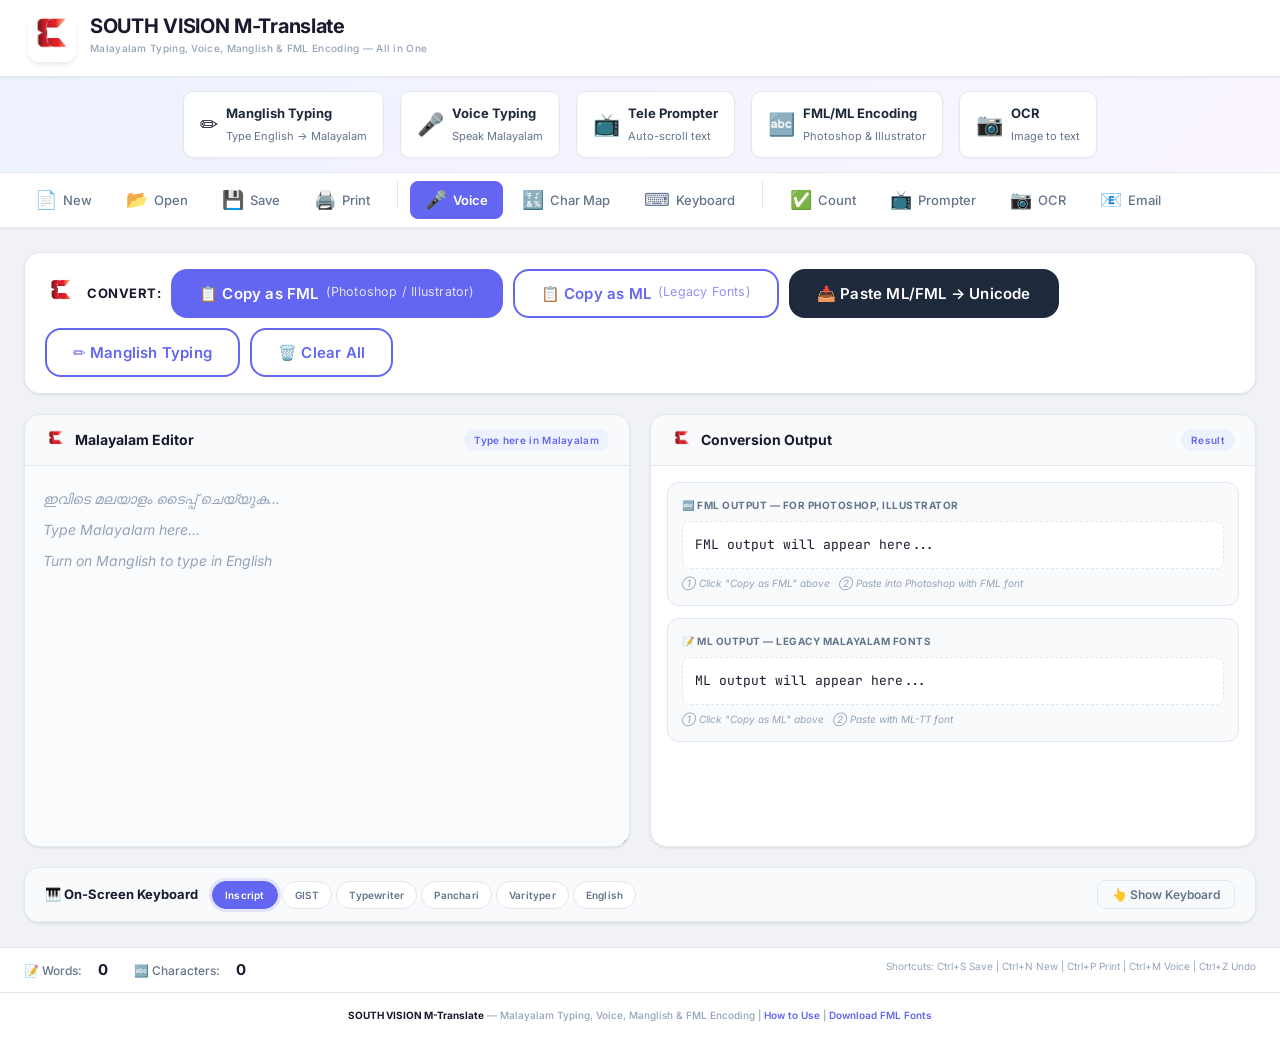
==== index.html @ 012938e8 "Feature cards: prominent visual cards for each feature" ====
﻿<!DOCTYPE html>
<html lang="ml">
<head>
    <meta charset="UTF-8">
    <meta name="viewport" content="width=device-width, initial-scale=1.0">
    <meta name="description" content="SOUTH VISION M-Translate — Malayalam typing with Manglish, Voice Typing, Tele Prompter, OCR, and FML/ML encoding for Photoshop & Illustrator.">
    <meta name="author" content="South Vision">
    <title>SOUTH VISION M-Translate — Malayalam Typing, Voice & FML Encoding</title>
    <link rel="preconnect" href="https://fonts.googleapis.com">
    <link rel="preconnect" href="https://fonts.gstatic.com" crossorigin>
    <link href="https://fonts.googleapis.com/css2?family=Noto+Sans+Malayalam:wght@400;500;600;700&family=Manjari:wght@400;700&family=Kalam:wght@400;700&family=Inter:wght@400;500;600;700;800&family=JetBrains+Mono:wght@400;500&display=swap" rel="stylesheet">
    <link rel="stylesheet" href="css/style.css">
    <style>.hidden{display:none!important;}</style>
    <link rel="icon" type="image/gif" href="img/logo.gif">
    <script type="text/javascript">
        (function(c,l,a,r,i,t,y){
            c[a]=c[a]||function(){(c[a].q=c[a].q||[]).push(arguments)};
            t=l.createElement(r);t.async=1;t.src="https://www.clarity.ms/tag/"+i;
            y=l.getElementsByTagName(r)[0];y.parentNode.insertBefore(t,y);
        })(window, document, "clarity", "script", "xwkogo0cwd");
    </script>
</head>
<body>
<header class="header">
    <div class="header-brand">
        <img class="header-logo" src="img/logo.gif" alt="South Vision Logo" title="SOUTH VISION">
        <div>
            <div class="header-title">SOUTH VISION M-Translate</div>
            <div class="header-subtitle">Malayalam Typing, Voice, Manglish &amp; FML Encoding — All in One</div>
        </div>
    </div>
    <div class="header-actions">
        <span id="manglish-indicator" class="badge badge-success">⚡ Manglish ON</span>
        <span id="voice-badge" class="badge badge-voice">🎤 Recording...</span>
    </div>
</header>
<div style="background:linear-gradient(135deg,#eef2ff,#faf5ff);border-bottom:1px solid #e2e8f0;padding:14px 24px;display:flex;gap:16px;flex-wrap:wrap;justify-content:center;">
    <div style="display:flex;align-items:center;gap:8px;background:#fff;border:1px solid #e2e8f0;border-radius:10px;padding:10px 16px;box-shadow:0 1px 3px rgba(0,0,0,0.04);">
        <span style="font-size:22px;">✏️</span>
        <div><b style="font-size:13px;color:#1e293b;">Manglish Typing</b><br><span style="font-size:11px;color:#64748b;">Type English → Malayalam</span></div>
    </div>
    <div style="display:flex;align-items:center;gap:8px;background:#fff;border:1px solid #e2e8f0;border-radius:10px;padding:10px 16px;box-shadow:0 1px 3px rgba(0,0,0,0.04);">
        <span style="font-size:22px;">🎤</span>
        <div><b style="font-size:13px;color:#1e293b;">Voice Typing</b><br><span style="font-size:11px;color:#64748b;">Speak Malayalam</span></div>
    </div>
    <div style="display:flex;align-items:center;gap:8px;background:#fff;border:1px solid #e2e8f0;border-radius:10px;padding:10px 16px;box-shadow:0 1px 3px rgba(0,0,0,0.04);">
        <span style="font-size:22px;">📺</span>
        <div><b style="font-size:13px;color:#1e293b;">Tele Prompter</b><br><span style="font-size:11px;color:#64748b;">Auto-scroll text</span></div>
    </div>
    <div style="display:flex;align-items:center;gap:8px;background:#fff;border:1px solid #e2e8f0;border-radius:10px;padding:10px 16px;box-shadow:0 1px 3px rgba(0,0,0,0.04);">
        <span style="font-size:22px;">🔤</span>
        <div><b style="font-size:13px;color:#1e293b;">FML/ML Encoding</b><br><span style="font-size:11px;color:#64748b;">Photoshop &amp; Illustrator</span></div>
    </div>
    <div style="display:flex;align-items:center;gap:8px;background:#fff;border:1px solid #e2e8f0;border-radius:10px;padding:10px 16px;box-shadow:0 1px 3px rgba(0,0,0,0.04);">
        <span style="font-size:22px;">📷</span>
        <div><b style="font-size:13px;color:#1e293b;">OCR</b><br><span style="font-size:11px;color:#64748b;">Image to text</span></div>
    </div>
</div>
<div class="toolbar">
    <button class="toolbar-btn has-label" id="toolbar-new" title="New File"><span class="tb-icon">📄</span><span class="label-text">New</span></button>
    <button class="toolbar-btn has-label" id="toolbar-open" title="Open File"><span class="tb-icon">📂</span><span class="label-text">Open</span></button>
    <button class="toolbar-btn has-label" id="toolbar-download" title="Download Text"><span class="tb-icon">💾</span><span class="label-text">Save</span></button>
    <button class="toolbar-btn has-label" id="toolbar-print" title="Print"><span class="tb-icon">🖨️</span><span class="label-text">Print</span></button>
    <div class="toolbar-divider"></div>
    <button class="toolbar-btn has-label primary-btn" id="toolbar-voice" title="Voice Typing — Speak Malayalam"><span class="tb-icon">🎤</span><span class="label-text">Voice</span></button>
    <button class="toolbar-btn has-label" id="btn-charmap" title="Character Map"><span class="tb-icon">🔣</span><span class="label-text">Char Map</span></button>
    <button class="toolbar-btn has-label" id="toolbar-google-keyboard" title="Google Malayalam Keyboard"><span class="tb-icon">⌨️</span><span class="label-text">Keyboard</span></button>
    <div class="toolbar-divider"></div>
    <button class="toolbar-btn has-label" id="toolbar-wordcheck" title="Word Count"><span class="tb-icon">✅</span><span class="label-text">Count</span></button>
    <button class="toolbar-btn has-label" id="toolbar-teleprompter" title="Tele Prompter"><span class="tb-icon">📺</span><span class="label-text">Prompter</span></button>
    <button class="toolbar-btn has-label" id="toolbar-ocr" title="Extract Text from Image"><span class="tb-icon">📷</span><span class="label-text">OCR</span></button>
    <button class="toolbar-btn has-label" id="toolbar-mail" title="Email Text"><span class="tb-icon">📧</span><span class="label-text">Email</span></button>
</div>
<div id="voice-indicator" class="voice-indicator"><span class="voice-dot"></span><span id="voice-text" class="voice-text">Listening... Speak in Malayalam</span></div>
<div class="main-content">
    <div class="conversion-bar">
        <img src="img/logo.gif" alt="">
        <span class="conversion-label">Convert:</span>
        <button class="btn btn-lg btn-primary" id="btn-copy-fml">📋 Copy as FML <small style="opacity:0.8;font-weight:400">(Photoshop / Illustrator)</small></button>
        <button class="btn btn-lg btn-outline" id="btn-copy-ml">📋 Copy as ML <small style="opacity:0.7;font-weight:400">(Legacy Fonts)</small></button>
        <button class="btn btn-lg btn-dark" id="btn-paste-mlfml">📥 Paste ML/FML → Unicode</button>
        <button class="btn btn-lg btn-outline" id="btn-manglish">✏️ Manglish Typing</button>
        <button class="btn btn-lg btn-outline" id="btn-clear">🗑️ Clear All</button>
    </div>
    <div class="editor-section">
        <div class="card">
            <div class="card-header"><div class="card-header-title"><img src="img/logo.gif" alt=""> Malayalam Editor</div><span class="card-header-badge">Type here in Malayalam</span></div>
            <textarea id="editor" placeholder="ഇവിടെ മലയാളം ടൈപ്പ് ചെയ്യുക...&#10;Type Malayalam here...&#10;Turn on Manglish to type in English"></textarea>
        </div>
        <div class="card">
            <div class="card-header"><div class="card-header-title"><img src="img/logo.gif" alt=""> Conversion Output</div><span class="card-header-badge">Result</span></div>
            <div class="preview-content">
                <div class="preview-item hidden" style="background:#fefce8;border:2px dashed #eab308;border-radius:8px;" id="malayalam-preview-box">
                    <h4>👁️ Malayalam Preview — Confirm your text is correct</h4>
                    <div id="unicode-preview" style="font-family:'Noto Sans Malayalam',sans-serif;font-size:26px;min-height:40px;line-height:1.8;word-break:break-all;color:#1e293b;">Type in Manglish to see Malayalam here...</div>
                </div>
                <div class="preview-item"><h4>🔤 FML Output — For Photoshop, Illustrator</h4><code id="fml-preview">FML encoded text will appear here...</code><div class="preview-note">① Click "Copy as FML" above &nbsp; ② Paste into Photoshop with FML font</div></div>
                <div class="preview-item"><h4>📝 ML Output — Legacy Malayalam Fonts</h4><code id="ml-preview">ML encoded text will appear here...</code><div class="preview-note">① Click "Copy as ML" above &nbsp; ② Paste with ML-TT font</div></div>
            </div>
        </div>
    </div>
    <div class="panel-section" id="keyboard-panel">
        <div class="panel-header-bar" id="kb-header-bar">
            <div class="panel-header-left">
                <span class="panel-header-title">🎹 On-Screen Keyboard</span>
                <div class="layout-pills">
                    <label class="layout-pill"><input type="radio" name="kb-layout" value="inscript" checked> Inscript</label>
                    <label class="layout-pill"><input type="radio" name="kb-layout" value="gist"> GIST</label>
                    <label class="layout-pill"><input type="radio" name="kb-layout" value="typewriter"> Typewriter</label>
                    <label class="layout-pill"><input type="radio" name="kb-layout" value="panchari"> Panchari</label>
                    <label class="layout-pill"><input type="radio" name="kb-layout" value="varityper"> Varityper</label>
                    <label class="layout-pill"><input type="radio" name="kb-layout" value="english"> English</label>
                </div>
            </div>
            <button class="toggle-link" id="btn-toggle-keyboard">👆 Show Keyboard</button>
        </div>
        <div id="keyboard-container"></div>
    </div>
</div>
<div class="status-bar">
    <div class="status-group">
        <div class="status-item">📝 Words: <span class="status-value" id="word-count">0</span></div>
        <div class="status-item">🔤 Characters: <span class="status-value" id="char-count">0</span></div>
    </div>
    <div class="status-shortcuts">Shortcuts: Ctrl+S Save | Ctrl+N New | Ctrl+P Print | Ctrl+M Voice | Ctrl+Z Undo</div>
</div>
<div class="footer">
    <strong>SOUTH VISION M-Translate</strong> — Malayalam Typing, Voice, Manglish &amp; FML Encoding |
    <a href="#" onclick="alert('📋 HOW TO USE\n\n1️⃣ TYPE Malayalam text in the editor\n    - Use Manglish mode to type in English\n    - Or click Char Map to pick characters\n    - Or use Voice typing to speak\n\n2️⃣ CLICK Copy as FML or Copy as ML\n\n3️⃣ PASTE into Photoshop / Illustrator\n    with an FML font installed\n\n📥 To convert BACK: Click Paste ML/FML → Unicode\n\n✅ Supports ALL FML fonts!');return false;">How to Use</a> |
    <a href="https://www.saikatham.com/download-malayalam-fml-fonts-free/" target="_blank">Download FML Fonts</a>
</div>
<div class="toast" id="toast"></div>
<script src="js/mappings.js"></script>
<script src="js/converter.js"></script>
<script src="js/manglish.js"></script>
<script src="js/keyboard.js"></script>
<script src="js/charmap.js"></script>
<script src="js/app.js"></script>
</body>
</html>
---- css/style.css ----
﻿/**
 * SOUTH VISION M-Translate (FML-CONVERTER) â€” Modern Theme
 * Student-friendly, clean, card-based design
 */

/* ===== CSS Variables ===== */
:root {
    --bg: #f0f2f5;
    --surface: #ffffff;
    --text: #1a1a2e;
    --text-secondary: #64748b;
    --text-muted: #94a3b8;
    --border: #e2e8f0;
    --border-light: #f1f5f9;
    --primary: #6366f1;
    --primary-dark: #4f46e5;
    --primary-light: #eef2ff;
    --primary-glow: rgba(99,102,241,0.15);
    --accent: #f59e0b;
    --accent-light: #fef3c7;
    --success: #10b981;
    --success-light: #d1fae5;
    --danger: #ef4444;
    --danger-light: #fee2e2;
    --info: #3b82f6;
    --info-light: #dbeafe;
    --shadow-sm: 0 1px 2px 0 rgba(0,0,0,0.05);
    --shadow: 0 1px 3px 0 rgba(0,0,0,0.08), 0 1px 2px -1px rgba(0,0,0,0.05);
    --shadow-md: 0 4px 6px -1px rgba(0,0,0,0.08), 0 2px 4px -2px rgba(0,0,0,0.05);
    --shadow-lg: 0 10px 15px -3px rgba(0,0,0,0.08), 0 4px 6px -4px rgba(0,0,0,0.05);
    --shadow-xl: 0 20px 25px -5px rgba(0,0,0,0.1), 0 8px 10px -6px rgba(0,0,0,0.05);
    --radius-sm: 8px;
    --radius: 12px;
    --radius-lg: 16px;
    --radius-xl: 20px;
    --font: 'Segoe UI', 'Inter', system-ui, -apple-system, sans-serif;
    --font-malayalam: 'Noto Sans Malayalam', 'Manjari', 'Rachana', sans-serif;
    --transition: 0.2s cubic-bezier(0.4, 0, 0.2, 1);
}

/* ===== Reset & Base ===== */
*, *::before, *::after { margin: 0; padding: 0; box-sizing: border-box; }

html { font-size: 14px; scroll-behavior: smooth; }

body {
    font-family: var(--font);
    background: var(--bg);
    color: var(--text);
    min-height: 100vh;
    display: flex;
    flex-direction: column;
    line-height: 1.6;
    -webkit-font-smoothing: antialiased;
}

/* ===== Header ===== */
.header {
    background: #ffffff;
    border-bottom: 1px solid var(--border);
    padding: 14px 28px;
    display: flex;
    align-items: center;
    justify-content: space-between;
    gap: 16px;
    box-shadow: var(--shadow-sm);
    position: sticky;
    top: 0;
    z-index: 100;
    flex-wrap: wrap;
}

.header-brand {
    display: flex;
    align-items: stretch;
    gap: 14px;
}

.header-logo {
    width: 48px;
    height: 48px;
    border-radius: var(--radius);
    object-fit: cover;
    box-shadow: var(--shadow-md);
    transition: transform var(--transition);
}

.header-logo:hover { transform: scale(1.05); }

.header-title {
    font-size: 20px;
    font-weight: 700;
    color: var(--text);
    letter-spacing: -0.3px;
    line-height: 1.2;
}

.header-title span {
    font-weight: 500;
    font-size: 13px;
    color: var(--primary);
    background: var(--primary-light);
    padding: 3px 10px;
    border-radius: 20px;
    margin-left: 4px;
}

.header-subtitle {
    font-size: 10px;
    color: var(--text-muted);
    font-weight: 500;
    letter-spacing: 0.3px;
    margin-top: 2px;
}

.header-actions {
    display: flex;
    gap: 10px;
    align-items: stretch;
}

/* Manglish badge */
.badge {
    display: inline-flex;
    align-items: center;
    gap: 5px;
    padding: 6px 14px;
    border-radius: 20px;
    font-size: 12px;
    font-weight: 600;
    letter-spacing: 0.3px;
}

.badge-success {
    background: var(--success-light);
    color: #059669;
    display: none;
}

.badge-voice {
    background: var(--danger-light);
    color: var(--danger);
    display: none;
    animation: badgePulse 1.2s ease-in-out infinite;
}

@keyframes badgePulse {
    0%,100% { opacity: 1; }
    50% { opacity: 0.5; }
}

/* ===== Toolbar ===== */
.toolbar {
    background: #ffffff;
    border-bottom: 1px solid var(--border);
    padding: 8px 20px;
    display: flex;
    align-items: stretch;
    gap: 4px;
    flex-wrap: wrap;
    box-shadow: var(--shadow-sm);
    overflow-x: auto;
}

.toolbar-group {
    display: flex;
    align-items: stretch;
    gap: 4px;
}

.toolbar-divider {
    width: 1px;
    height: 28px;
    background: var(--border);
    margin: 0 8px;
    flex-shrink: 0;
    border-radius: 1px;
}

.toolbar-btn {
    display: inline-flex;
    align-items: center;
    gap: 6px;
    height: 38px;
    padding: 0 12px;
    border: 1.5px solid transparent;
    border-radius: var(--radius-sm);
    background: transparent;
    cursor: pointer;
    color: var(--text-secondary);
    font-size: 20px;
    transition: all var(--transition);
    white-space: nowrap;
    font-family: var(--font);
    font-weight: 500;
    position: relative;
}

.toolbar-btn:hover {
    background: var(--bg);
    color: var(--text);
    border-color: var(--border);
}

.toolbar-btn:active { transform: scale(0.96); }

.toolbar-btn.has-label {
    font-size: 13px;
    gap: 6px;
    padding: 0 14px;
}

.toolbar-btn.has-label .tb-icon { font-size: 18px; }

.toolbar-btn.primary-btn {
    background: var(--primary);
    color: white;
    border-color: var(--primary);
    font-weight: 600;
}

.toolbar-btn.primary-btn:hover {
    background: var(--primary-dark);
    box-shadow: 0 0 0 4px var(--primary-glow);
}

.toolbar-btn.accent-btn {
    background: var(--accent);
    color: white;
    border-color: var(--accent);
    font-weight: 600;
}

.toolbar-btn.accent-btn:hover {
    background: #d97706;
    box-shadow: 0 0 0 4px rgba(245,158,11,0.15);
}

.toolbar-btn.voice-active {
    background: var(--danger);
    color: white;
    border-color: var(--danger);
    animation: voiceGlow 1.5s ease-in-out infinite;
}

@keyframes voiceGlow {
    0%,100% { box-shadow: 0 0 0 0 rgba(239,68,68,0.4); }
    50% { box-shadow: 0 0 0 10px rgba(239,68,68,0); }
}

/* Toolbar tooltips */
.toolbar-btn[title]:not([title=""]):hover::after {
    content: attr(title);
    position: absolute;
    bottom: -36px;
    left: 50%;
    transform: translateX(-50%);
    background: #1e293b;
    color: white;
    padding: 5px 12px;
    border-radius: 6px;
    font-size: 10px;
    white-space: nowrap;
    pointer-events: none;
    z-index: 200;
    font-weight: 500;
    letter-spacing: 0.2px;
}

/* ===== Main Content ===== */
.main-content {
    flex: 1;
    display: flex;
    flex-direction: column;
    padding: 24px;
    max-width: 1300px;
    margin: 0 auto;
    width: 100%;
    gap: 20px;
}

/* ===== Step Guide ===== */
.steps {
    display: flex;
    gap: 12px;
    justify-content: center;
    flex-wrap: wrap;
}

.step {
    display: flex;
    align-items: center;
    gap: 8px;
    background: var(--surface);
    border: 1.5px solid var(--border);
    border-radius: var(--radius-lg);
    padding: 10px 20px;
    font-size: 13px;
    font-weight: 600;
    color: var(--text-secondary);
    box-shadow: var(--shadow-sm);
}

.step-num {
    width: 28px;
    height: 28px;
    border-radius: 50%;
    background: var(--primary);
    color: white;
    display: flex;
    align-items: stretch;
    justify-content: center;
    font-size: 14px;
    font-weight: 700;
    flex-shrink: 0;
}

/* ===== Conversion Action Bar ===== */
.conversion-bar {
    display: flex;
    gap: 10px;
    flex-wrap: wrap;
    align-items: center;
    background: var(--surface);
    padding: 16px 20px;
    border-radius: var(--radius-lg);
    box-shadow: var(--shadow);
    border: 1.5px solid var(--border);
}

.conversion-bar img {
    width: 32px;
    height: 32px;
    border-radius: 8px;
    object-fit: cover;
}

.conversion-label {
    font-size: 13px;
    font-weight: 700;
    color: var(--text);
    text-transform: uppercase;
    letter-spacing: 0.5px;
}

.btn {
    display: inline-flex;
    align-items: stretch;
    gap: 7px;
    padding: 11px 20px;
    border-radius: var(--radius);
    font-size: 14px;
    font-weight: 600;
    cursor: pointer;
    border: 2px solid transparent;
    transition: all var(--transition);
    white-space: nowrap;
    font-family: var(--font);
    letter-spacing: 0.2px;
}

.btn:active { transform: scale(0.97); }

.btn-lg {
    padding: 13px 26px;
    font-size: 15px;
    border-radius: var(--radius-lg);
}

.btn-primary {
    background: var(--primary);
    color: white;
    border-color: var(--primary);
}

.btn-primary:hover {
    background: var(--primary-dark);
    box-shadow: 0 0 0 6px var(--primary-glow);
}

.btn-accent {
    background: var(--accent);
    color: white;
    border-color: var(--accent);
}

.btn-accent:hover {
    background: #d97706;
    box-shadow: 0 0 0 6px rgba(245,158,11,0.15);
}

.btn-outline {
    background: white;
    color: var(--primary);
    border-color: var(--primary);
}

.btn-outline:hover {
    background: var(--primary-light);
    box-shadow: var(--shadow-md);
}

.btn-dark {
    background: #1e293b;
    color: white;
    border-color: #1e293b;
}

.btn-dark:hover {
    background: #334155;
    box-shadow: var(--shadow-md);
}

.btn-success {
    background: var(--success);
    color: white;
    border-color: var(--success);
}

.btn-success:hover {
    background: #059669;
    box-shadow: 0 0 0 6px rgba(16,185,129,0.15);
}

.btn.active {
    background: var(--success);
    color: white;
    border-color: var(--success);
}

/* ===== Editor Section ===== */
.editor-section {
    display: grid;
    grid-template-columns: 1fr 1fr;
    gap: 20px;
}

@media (max-width: 900px) {
    .editor-section { grid-template-columns: 1fr; }
}

.card {
    background: var(--surface);
    border-radius: var(--radius-lg);
    box-shadow: var(--shadow);
    border: 1.5px solid var(--border);
    overflow: hidden;
    display: flex;
    flex-direction: column;
    transition: box-shadow var(--transition);
}

.card:hover {
    box-shadow: var(--shadow-md);
}

.card-header {
    padding: 14px 20px;
    background: #f8fafc;
    border-bottom: 1px solid var(--border);
    display: flex;
    align-items: stretch;
    justify-content: space-between;
    gap: 10px;
    flex-wrap: wrap;
}

.card-header-title {
    display: flex;
    align-items: center;
    gap: 8px;
    font-size: 14px;
    font-weight: 700;
    color: var(--text);
}

.card-header-title img {
    width: 22px;
    height: 22px;
    border-radius: 5px;
    object-fit: cover;
}

.card-header-badge {
    font-size: 10px;
    font-weight: 600;
    color: var(--primary);
    background: var(--primary-light);
    padding: 3px 10px;
    border-radius: 12px;
    letter-spacing: 0.3px;
}

.card-body {
    flex: 1;
    position: relative;
}

#editor {
    width: 100%;
    height: 380px;
    border: none;
    padding: 18px;
    font-family: var(--font-malayalam);
    font-size: 19px;
    line-height: 2.2;
    resize: vertical;
    outline: none;
    color: var(--text);
    background: #fafbfc;
    transition: background var(--transition);
}

#editor:focus {
    background: white;
    box-shadow: inset 0 0 0 2px var(--primary);
}

#editor::placeholder {
    color: var(--text-muted);
    font-family: var(--font);
    font-size: 14px;
    font-style: italic;
}

/* ===== Preview Panel ===== */
.preview-content {
    padding: 16px;
    display: flex;
    flex-direction: column;
    gap: 12px;
    overflow-y: auto;
    max-height: 380px;
}

.preview-item {
    border: 1.5px solid var(--border);
    border-radius: var(--radius);
    padding: 14px;
    background: #f8fafc;
    transition: all var(--transition);
}

.preview-item:hover { border-color: #cbd5e1; }

.preview-item h4 {
    font-size: 10px;
    text-transform: uppercase;
    letter-spacing: 0.5px;
    color: var(--text-secondary);
    margin-bottom: 8px;
    display: flex;
    align-items: stretch;
    gap: 6px;
}

.preview-item h4 .tag {
    font-weight: 500;
    font-size: 10px;
    background: var(--accent-light);
    color: #92400e;
    padding: 2px 8px;
    border-radius: 10px;
    letter-spacing: 0;
    text-transform: none;
}

.preview-item code {
    font-family: 'JetBrains Mono', 'Consolas', 'Courier New', monospace;
    font-size: 13px;
    word-break: break-all;
    line-height: 1.7;
    color: var(--text);
    background: white;
    padding: 12px;
    border-radius: var(--radius-sm);
    display: block;
    border: 1px dashed var(--border);
    max-height: 90px;
    overflow-y: auto;
    white-space: pre-wrap;
    transition: background var(--transition);
}

.preview-item code:hover { background: #fafbfc; }

.preview-note {
    font-size: 10px;
    color: var(--text-muted);
    margin-top: 6px;
    font-style: italic;
}

/* ===== Voice Indicator ===== */
.voice-indicator {
    display: none;
    align-items: center;
    gap: 12px;
    background: linear-gradient(135deg, #ef4444, #dc2626);
    color: white;
    padding: 10px 24px;
    font-size: 14px;
    font-weight: 600;
    justify-content: center;
    border-radius: var(--radius-lg);
    margin-bottom: -8px;
    box-shadow: var(--shadow-lg);
}

.voice-dot {
    width: 14px;
    height: 14px;
    background: white;
    border-radius: 50%;
    animation: voicePulse 0.8s ease-in-out infinite;
}

@keyframes voicePulse {
    0%,100% { transform: scale(1); opacity: 1; }
    50% { transform: scale(1.8); opacity: 0.3; }
}

.voice-text {
    max-width: 500px;
    white-space: nowrap;
    overflow: hidden;
    text-overflow: ellipsis;
}

/* ===== Panels (Keyboard, Character Map) ===== */
.panel-section {
    background: var(--surface);
    border-radius: var(--radius-lg);
    box-shadow: var(--shadow);
    border: 1.5px solid var(--border);
    overflow: hidden;
}

.panel-header-bar {
    padding: 12px 20px;
    background: #f8fafc;
    border-bottom: 1px solid var(--border);
    display: flex;
    align-items: stretch;
    justify-content: space-between;
    gap: 12px;
    flex-wrap: wrap;
    cursor: pointer;
    user-select: none;
}

.panel-header-bar:hover { background: #f1f5f9; }

.panel-header-left {
    display: flex;
    align-items: center;
    gap: 14px;
    flex-wrap: wrap;
}

.panel-header-title {
    font-size: 13px;
    font-weight: 700;
    color: var(--text);
    display: flex;
    align-items: stretch;
    gap: 6px;
}

/* Layout selector pills */
.layout-pills {
    display: flex;
    gap: 4px;
    flex-wrap: wrap;
}

.layout-pill {
    font-size: 10px;
    padding: 5px 12px;
    border-radius: 20px;
    cursor: pointer;
    border: 1.5px solid var(--border);
    background: white;
    color: var(--text-secondary);
    transition: all var(--transition);
    font-weight: 600;
    font-family: var(--font);
    letter-spacing: 0.2px;
}

.layout-pill:hover {
    border-color: var(--primary);
    color: var(--primary);
    background: var(--primary-light);
}

.layout-pill input { display: none; }

.layout-pill:has(input:checked) {
    background: var(--primary);
    color: white;
    border-color: var(--primary);
    box-shadow: 0 0 0 3px var(--primary-glow);
}

.toggle-link {
    background: none;
    border: 1.5px solid var(--border);
    color: var(--text-secondary);
    cursor: pointer;
    padding: 6px 14px;
    border-radius: var(--radius-sm);
    font-size: 12px;
    font-weight: 600;
    transition: all var(--transition);
    font-family: var(--font);
}

.toggle-link:hover {
    border-color: var(--primary);
    color: var(--primary);
    background: var(--primary-light);
}

/* ===== Keyboard ===== */
#keyboard-container {
    display: none;
    padding: 14px;
    background: #e2e8f0;
    user-select: none;
}

.kb-row {
    display: flex;
    gap: 4px;
    justify-content: center;
    margin-bottom: 4px;
}

.kb-key {
    min-width: 46px;
    height: 46px;
    background: white;
    border: 1.5px solid #cbd5e1;
    border-radius: 7px;
    display: flex;
    align-items: stretch;
    justify-content: center;
    font-size: 14px;
    cursor: default;
    color: var(--text);
    box-shadow: 0 1px 2px rgba(0,0,0,0.06);
    transition: all 0.1s ease;
    font-family: var(--font-malayalam);
    font-weight: 500;
}

.kb-key:active {
    transform: translateY(2px);
    box-shadow: none;
}

.kb-key-malayalam {
    cursor: pointer;
    color: var(--primary);
    font-weight: 700;
    font-size: 17px;
}

.kb-key-malayalam:hover {
    background: var(--primary-light);
    border-color: var(--primary);
    box-shadow: var(--shadow-md);
    transform: translateY(-1px);
}

.kb-key-wide { min-width: 72px; }
.kb-key-tab { min-width: 58px; font-size: 10px; }
.kb-key-caps { min-width: 62px; font-size: 10px; }
.kb-key-enter { min-width: 58px; font-size: 10px; }
.kb-key-shift { min-width: 82px; font-size: 10px; }
.kb-key-space { min-width: 300px; }
.kb-key-mod { font-size: 10px; color: var(--text-muted); min-width: 38px; }

@media (max-width: 768px) {
    .kb-key { min-width: 28px; height: 36px; font-size: 10px; }
    .kb-key-malayalam { font-size: 13px; }
    .kb-key-space { min-width: 120px; }
    .kb-key-wide { min-width: 46px; }
    .kb-key-tab, .kb-key-caps, .kb-key-enter { min-width: 36px; }
    .kb-key-shift { min-width: 50px; }
}

/* ===== Character Map Modal ===== */
.charmap-overlay {
    display: none;
    position: fixed;
    top: 0;
    left: 0;
    right: 0;
    bottom: 0;
    background: rgba(0,0,0,0.55);
    z-index: 9000;
    justify-content: center;
    align-items: stretch;
    padding: 20px;
    
}

.charmap-overlay.show {
    display: flex;
}

.charmap-modal {
    background: white;
    border-radius: 0;
    box-shadow: 0 25px 60px rgba(0,0,0,0.25);
    width: 100%;
    max-width: 400px;
    max-height: 100vh;
    display: flex;
    flex-direction: column;
    overflow: hidden;
    animation: slideRight 0.25s cubic-bezier(0.4, 0, 0.2, 1);
}

@keyframes slideRight {
    from { transform: translateX(100%); }
    to { transform: translateX(0); }
}

.charmap-modal-header {
    padding: 12px 18px;
    background: #f8fafc;
    border-bottom: 1.5px solid var(--border);
    display: flex;
    align-items: center;
    justify-content: space-between;
    gap: 12px;
    flex-shrink: 0;
}

.charmap-modal-title {
    font-size: 14px;
    font-weight: 700;
    color: var(--text);
    display: flex;
    align-items: stretch;
    gap: 8px;
}

.charmap-modal-close {
    width: 36px;
    height: 36px;
    border-radius: 50%;
    border: 1.5px solid var(--border);
    background: white;
    cursor: pointer;
    font-size: 18px;
    display: flex;
    align-items: stretch;
    justify-content: center;
    transition: all var(--transition);
    color: var(--text-secondary);
}

.charmap-modal-close:hover {
    background: var(--danger);
    color: white;
    border-color: var(--danger);
}

.charmap-modal-body {
    padding: 14px 18px;
    overflow-y: auto;
    flex: 1;
}


/* Use modal body as container */
.charmap-modal-body .charmap-cat-header {
    font-size: 10px;
    font-weight: 700;
    color: var(--text-secondary);
    text-transform: uppercase;
    letter-spacing: 0.5px;
    margin: 10px 0 5px 0;
    padding-bottom: 4px;
    border-bottom: 1.5px solid var(--border-light);
}

.charmap-modal-body .charmap-cat-header:first-child { margin-top: 0; }

.charmap-modal-body .charmap-grid {
    display: flex;
    flex-wrap: wrap;
    gap: 8px;
}

.charmap-modal-body .charmap-char {
    width: 52px;
    height: 52px;
    display: flex;
    align-items: stretch;
    justify-content: center;
    font-family: var(--font-malayalam);
    font-size: 21px;
    border: 1.5px solid var(--border);
    border-radius: var(--radius-sm);
    background: white;
    cursor: pointer;
    transition: all 0.12s ease;
    color: var(--text);
    padding: 0;
}

.charmap-modal-body .charmap-char:hover {
    background: var(--primary);
    color: white;
    border-color: var(--primary);
    transform: scale(1.1);
    box-shadow: var(--shadow-md);
    z-index: 2;
}

.charmap-modal-body .charmap-char:active { transform: scale(0.92); }

.charmap-modal-footer {
    padding: 12px 24px;
    border-top: 1.5px solid var(--border);
    text-align: center;
    font-size: 10px;
    color: var(--text-muted);
    flex-shrink: 0;
}

@media (max-width: 768px) {
    .charmap-overlay { padding: 10px; align-items: flex-end; }
    .charmap-modal { max-height: 50vh; border-radius: var(--radius-xl) var(--radius-xl) 0 0; }
    .charmap-modal-body .charmap-char { width: 36px; height: 36px; font-size: 18px; }
}

/* ===== Status Bar ===== */
.status-bar {
    display: flex;
    align-items: stretch;
    justify-content: space-between;
    padding: 10px 24px;
    background: var(--surface);
    border-top: 1px solid var(--border);
    font-size: 12px;
    color: var(--text-secondary);
    flex-wrap: wrap;
    gap: 8px;
}

.status-group {
    display: flex;
    align-items: stretch;
    gap: 16px;
}

.status-item {
    display: flex;
    align-items: center;
    gap: 6px;
    font-weight: 500;
}

.status-value {
    font-weight: 700;
    color: var(--text);
    font-size: 15px;
    min-width: 30px;
    text-align: center;
}

.status-shortcuts {
    font-size: 10px;
    color: var(--text-muted);
}

/* ===== Toast ===== */
.toast {
    position: fixed;
    bottom: 30px;
    left: 50%;
    transform: translateX(-50%) translateY(120px);
    padding: 13px 28px;
    border-radius: var(--radius-lg);
    font-size: 14px;
    font-weight: 600;
    box-shadow: var(--shadow-xl);
    z-index: 1000;
    opacity: 0;
    transition: all 0.35s cubic-bezier(0.4, 0, 0.2, 1);
    pointer-events: none;
    letter-spacing: 0.2px;
    display: flex;
    align-items: stretch;
    gap: 8px;
}

.toast.show {
    transform: translateX(-50%) translateY(0);
    opacity: 1;
}

.toast-success { background: #059669; color: white; }
.toast-warning { background: #ea580c; color: white; }
.toast-error   { background: #dc2626; color: white; }
.toast-info    { background: #1e293b; color: white; }

/* ===== Footer ===== */
.footer {
    text-align: center;
    padding: 14px 20px;
    font-size: 10px;
    color: var(--text-muted);
    border-top: 1px solid var(--border);
    background: var(--surface);
    font-weight: 500;
}

.footer strong { color: var(--text); }
.footer a { color: var(--primary); text-decoration: none; font-weight: 600; }
.footer a:hover { text-decoration: underline; }

/* ===== Scrollbar ===== */
::-webkit-scrollbar { width: 6px; height: 6px; }
::-webkit-scrollbar-track { background: transparent; }
::-webkit-scrollbar-thumb { background: #cbd5e1; border-radius: 3px; }
::-webkit-scrollbar-thumb:hover { background: #94a3b8; }

/* ===== Responsive ===== */
@media (max-width: 768px) {
    .main-content { padding: 14px; gap: 14px; }
    .conversion-bar { flex-direction: column; align-items: center; }
    .conversion-bar .btn { justify-content: center; }
    .header { padding: 10px 16px; }
    .header-title { font-size: 14px; }
    .header-title span { font-size: 10px; padding: 2px 8px; }
    .header-logo { width: 38px; height: 38px; }
    .steps { gap: 8px; }
    .step { padding: 8px 14px; font-size: 10px; }
    .step-num { width: 24px; height: 24px; font-size: 12px; }
    .toolbar-btn.has-label { font-size: 10px; padding: 0 10px; }
    .btn { padding: 10px 16px; font-size: 13px; }
    .card-header { padding: 10px 14px; }
    #editor { height: 260px; font-size: 17px; padding: 14px; }
    .preview-content { max-height: 260px; }
    #keyboard-container { padding: 8px; }
}

@media (max-width: 480px) {
    .editor-section { grid-template-columns: 1fr; }
    .header-title { font-size: 14px; }
    .steps { display: none; }
    .toolbar-btn.has-label span.label-text { display: none; }
}

/* ===== Print ===== */
@media print {
    .header, .toolbar, .conversion-bar, .preview-panel,
    .panel-section, .status-bar, .footer, .toast, .voice-indicator, .steps {
        display: none !important;
    }
    .editor-section { grid-template-columns: 1fr; }
    #editor { height: auto; border: none; box-shadow: none; }
    .main-content { padding: 0; }
    .card { box-shadow: none; border: none; }
    .card-header { background: none; border-bottom: 1px solid #ccc; }
}
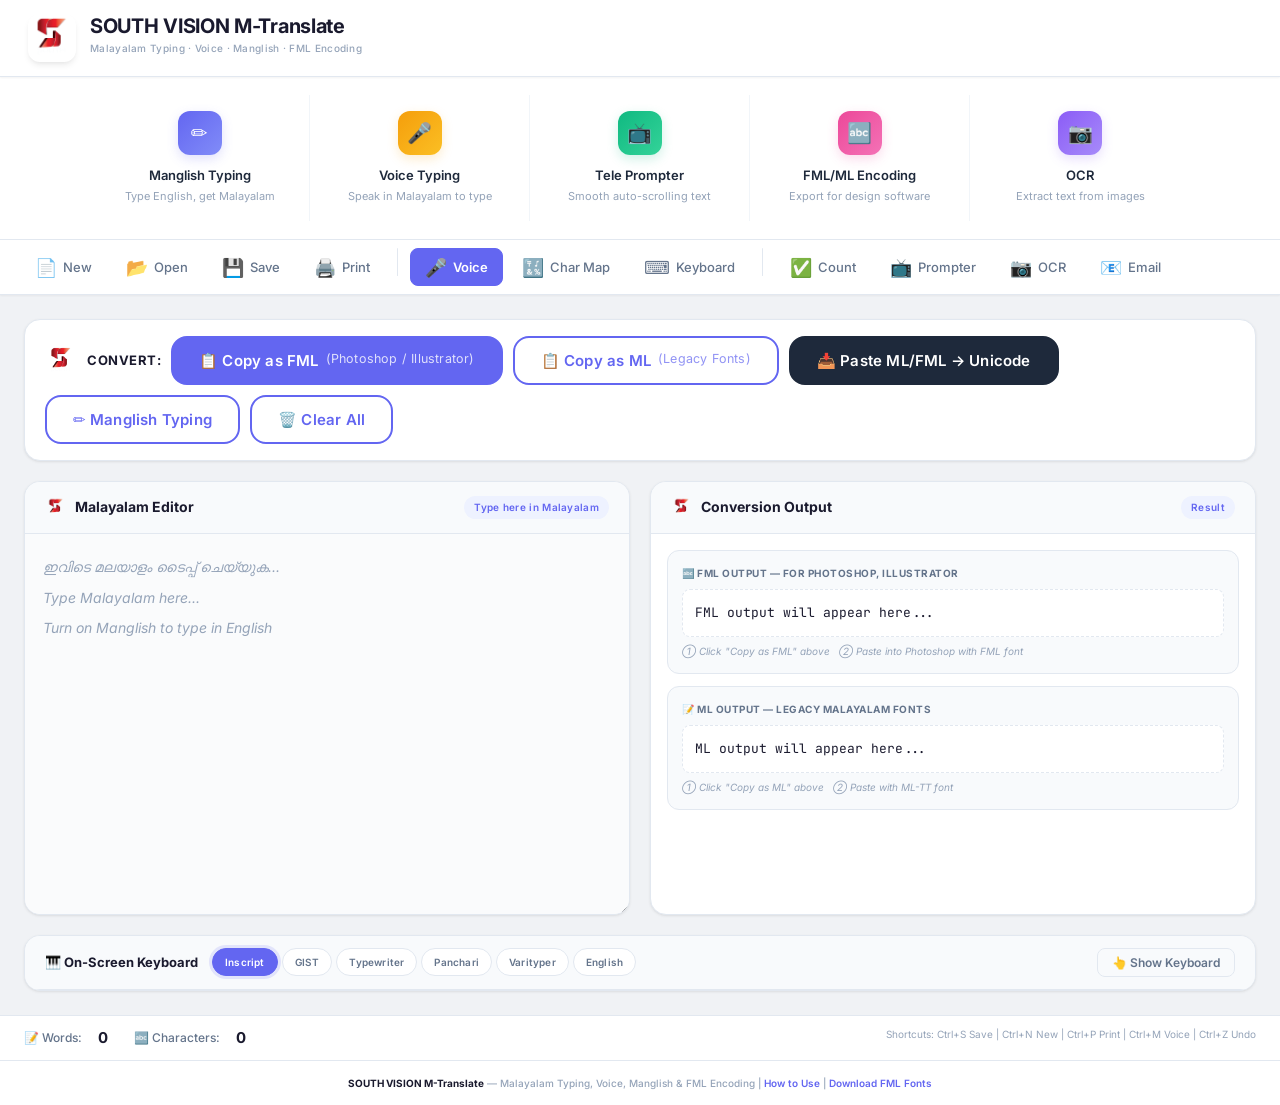
==== commit fceef850: "Professional feature cards with gradient icons, hover effects, clean layout" ====
--- a/index.html
+++ b/index.html
@@ -26,7 +26,7 @@
         <img class="header-logo" src="img/logo.gif" alt="South Vision Logo" title="SOUTH VISION">
         <div>
             <div class="header-title">SOUTH VISION M-Translate</div>
-            <div class="header-subtitle">Malayalam Typing, Voice, Manglish &amp; FML Encoding — All in One</div>
+            <div class="header-subtitle">Malayalam Typing · Voice · Manglish · FML Encoding</div>
         </div>
     </div>
     <div class="header-actions">
@@ -34,26 +34,43 @@
         <span id="voice-badge" class="badge badge-voice">🎤 Recording...</span>
     </div>
 </header>
-<div style="background:linear-gradient(135deg,#eef2ff,#faf5ff);border-bottom:1px solid #e2e8f0;padding:14px 24px;display:flex;gap:16px;flex-wrap:wrap;justify-content:center;">
-    <div style="display:flex;align-items:center;gap:8px;background:#fff;border:1px solid #e2e8f0;border-radius:10px;padding:10px 16px;box-shadow:0 1px 3px rgba(0,0,0,0.04);">
-        <span style="font-size:22px;">✏️</span>
-        <div><b style="font-size:13px;color:#1e293b;">Manglish Typing</b><br><span style="font-size:11px;color:#64748b;">Type English → Malayalam</span></div>
-    </div>
-    <div style="display:flex;align-items:center;gap:8px;background:#fff;border:1px solid #e2e8f0;border-radius:10px;padding:10px 16px;box-shadow:0 1px 3px rgba(0,0,0,0.04);">
-        <span style="font-size:22px;">🎤</span>
-        <div><b style="font-size:13px;color:#1e293b;">Voice Typing</b><br><span style="font-size:11px;color:#64748b;">Speak Malayalam</span></div>
-    </div>
-    <div style="display:flex;align-items:center;gap:8px;background:#fff;border:1px solid #e2e8f0;border-radius:10px;padding:10px 16px;box-shadow:0 1px 3px rgba(0,0,0,0.04);">
-        <span style="font-size:22px;">📺</span>
-        <div><b style="font-size:13px;color:#1e293b;">Tele Prompter</b><br><span style="font-size:11px;color:#64748b;">Auto-scroll text</span></div>
-    </div>
-    <div style="display:flex;align-items:center;gap:8px;background:#fff;border:1px solid #e2e8f0;border-radius:10px;padding:10px 16px;box-shadow:0 1px 3px rgba(0,0,0,0.04);">
-        <span style="font-size:22px;">🔤</span>
-        <div><b style="font-size:13px;color:#1e293b;">FML/ML Encoding</b><br><span style="font-size:11px;color:#64748b;">Photoshop &amp; Illustrator</span></div>
-    </div>
-    <div style="display:flex;align-items:center;gap:8px;background:#fff;border:1px solid #e2e8f0;border-radius:10px;padding:10px 16px;box-shadow:0 1px 3px rgba(0,0,0,0.04);">
-        <span style="font-size:22px;">📷</span>
-        <div><b style="font-size:13px;color:#1e293b;">OCR</b><br><span style="font-size:11px;color:#64748b;">Image to text</span></div>
+<div style="background:#fff;border-bottom:1px solid #e2e8f0;padding:18px 24px;">
+    <div style="max-width:1100px;margin:0 auto;display:flex;gap:0;flex-wrap:wrap;justify-content:center;">
+        <div style="flex:1;min-width:180px;max-width:220px;text-align:center;padding:16px 12px;border-right:1px solid #f1f5f9;transition:all 0.2s;" onmouseover="this.style.background='#f8fafc'" onmouseout="this.style.background='transparent'">
+            <div style="width:44px;height:44px;border-radius:12px;background:linear-gradient(135deg,#6366f1,#818cf8);display:inline-flex;align-items:center;justify-content:center;margin-bottom:10px;box-shadow:0 4px 12px rgba(99,102,241,0.2);">
+                <span style="font-size:20px;color:#fff;">✏️</span>
+            </div>
+            <div style="font-weight:600;font-size:13px;color:#1e293b;margin-bottom:2px;">Manglish Typing</div>
+            <div style="font-size:11px;color:#94a3b8;">Type English, get Malayalam</div>
+        </div>
+        <div style="flex:1;min-width:180px;max-width:220px;text-align:center;padding:16px 12px;border-right:1px solid #f1f5f9;transition:all 0.2s;" onmouseover="this.style.background='#f8fafc'" onmouseout="this.style.background='transparent'">
+            <div style="width:44px;height:44px;border-radius:12px;background:linear-gradient(135deg,#f59e0b,#fbbf24);display:inline-flex;align-items:center;justify-content:center;margin-bottom:10px;box-shadow:0 4px 12px rgba(245,158,11,0.2);">
+                <span style="font-size:20px;color:#fff;">🎤</span>
+            </div>
+            <div style="font-weight:600;font-size:13px;color:#1e293b;margin-bottom:2px;">Voice Typing</div>
+            <div style="font-size:11px;color:#94a3b8;">Speak in Malayalam to type</div>
+        </div>
+        <div style="flex:1;min-width:180px;max-width:220px;text-align:center;padding:16px 12px;border-right:1px solid #f1f5f9;transition:all 0.2s;" onmouseover="this.style.background='#f8fafc'" onmouseout="this.style.background='transparent'">
+            <div style="width:44px;height:44px;border-radius:12px;background:linear-gradient(135deg,#10b981,#34d399);display:inline-flex;align-items:center;justify-content:center;margin-bottom:10px;box-shadow:0 4px 12px rgba(16,185,129,0.2);">
+                <span style="font-size:20px;color:#fff;">📺</span>
+            </div>
+            <div style="font-weight:600;font-size:13px;color:#1e293b;margin-bottom:2px;">Tele Prompter</div>
+            <div style="font-size:11px;color:#94a3b8;">Smooth auto-scrolling text</div>
+        </div>
+        <div style="flex:1;min-width:180px;max-width:220px;text-align:center;padding:16px 12px;border-right:1px solid #f1f5f9;transition:all 0.2s;" onmouseover="this.style.background='#f8fafc'" onmouseout="this.style.background='transparent'">
+            <div style="width:44px;height:44px;border-radius:12px;background:linear-gradient(135deg,#ec4899,#f472b6);display:inline-flex;align-items:center;justify-content:center;margin-bottom:10px;box-shadow:0 4px 12px rgba(236,72,153,0.2);">
+                <span style="font-size:20px;color:#fff;">🔤</span>
+            </div>
+            <div style="font-weight:600;font-size:13px;color:#1e293b;margin-bottom:2px;">FML/ML Encoding</div>
+            <div style="font-size:11px;color:#94a3b8;">Export for design software</div>
+        </div>
+        <div style="flex:1;min-width:180px;max-width:220px;text-align:center;padding:16px 12px;transition:all 0.2s;" onmouseover="this.style.background='#f8fafc'" onmouseout="this.style.background='transparent'">
+            <div style="width:44px;height:44px;border-radius:12px;background:linear-gradient(135deg,#8b5cf6,#a78bfa);display:inline-flex;align-items:center;justify-content:center;margin-bottom:10px;box-shadow:0 4px 12px rgba(139,92,246,0.2);">
+                <span style="font-size:20px;color:#fff;">📷</span>
+            </div>
+            <div style="font-weight:600;font-size:13px;color:#1e293b;margin-bottom:2px;">OCR</div>
+            <div style="font-size:11px;color:#94a3b8;">Extract text from images</div>
+        </div>
     </div>
 </div>
 <div class="toolbar">
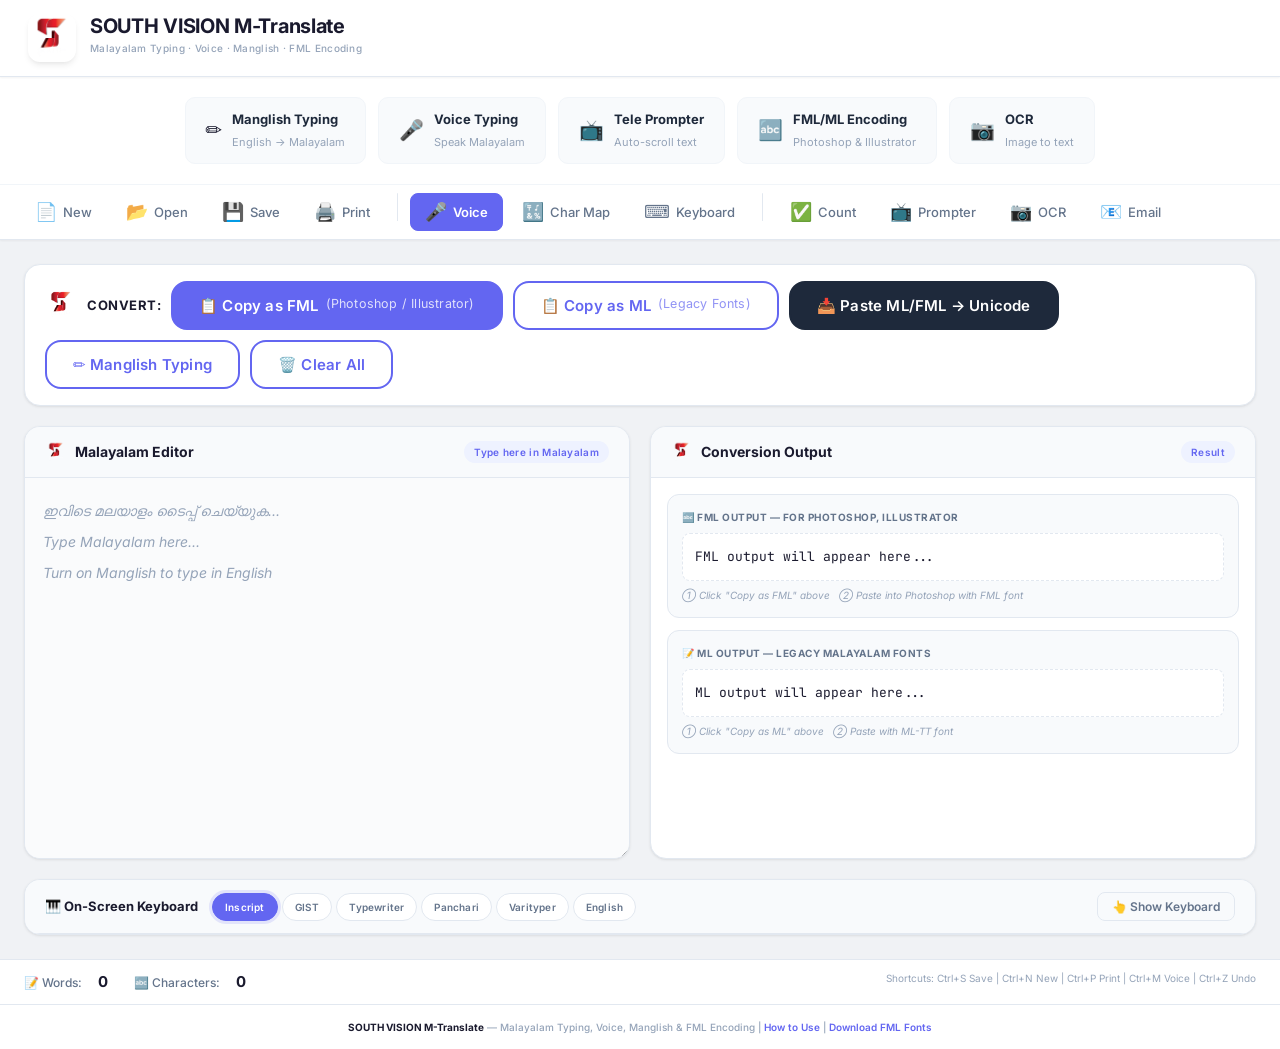
==== commit 136b031d: "Clean simple feature cards - elegant and professional" ====
--- a/index.html
+++ b/index.html
@@ -34,43 +34,26 @@
         <span id="voice-badge" class="badge badge-voice">🎤 Recording...</span>
     </div>
 </header>
-<div style="background:#fff;border-bottom:1px solid #e2e8f0;padding:18px 24px;">
-    <div style="max-width:1100px;margin:0 auto;display:flex;gap:0;flex-wrap:wrap;justify-content:center;">
-        <div style="flex:1;min-width:180px;max-width:220px;text-align:center;padding:16px 12px;border-right:1px solid #f1f5f9;transition:all 0.2s;" onmouseover="this.style.background='#f8fafc'" onmouseout="this.style.background='transparent'">
-            <div style="width:44px;height:44px;border-radius:12px;background:linear-gradient(135deg,#6366f1,#818cf8);display:inline-flex;align-items:center;justify-content:center;margin-bottom:10px;box-shadow:0 4px 12px rgba(99,102,241,0.2);">
-                <span style="font-size:20px;color:#fff;">✏️</span>
-            </div>
-            <div style="font-weight:600;font-size:13px;color:#1e293b;margin-bottom:2px;">Manglish Typing</div>
-            <div style="font-size:11px;color:#94a3b8;">Type English, get Malayalam</div>
-        </div>
-        <div style="flex:1;min-width:180px;max-width:220px;text-align:center;padding:16px 12px;border-right:1px solid #f1f5f9;transition:all 0.2s;" onmouseover="this.style.background='#f8fafc'" onmouseout="this.style.background='transparent'">
-            <div style="width:44px;height:44px;border-radius:12px;background:linear-gradient(135deg,#f59e0b,#fbbf24);display:inline-flex;align-items:center;justify-content:center;margin-bottom:10px;box-shadow:0 4px 12px rgba(245,158,11,0.2);">
-                <span style="font-size:20px;color:#fff;">🎤</span>
-            </div>
-            <div style="font-weight:600;font-size:13px;color:#1e293b;margin-bottom:2px;">Voice Typing</div>
-            <div style="font-size:11px;color:#94a3b8;">Speak in Malayalam to type</div>
-        </div>
-        <div style="flex:1;min-width:180px;max-width:220px;text-align:center;padding:16px 12px;border-right:1px solid #f1f5f9;transition:all 0.2s;" onmouseover="this.style.background='#f8fafc'" onmouseout="this.style.background='transparent'">
-            <div style="width:44px;height:44px;border-radius:12px;background:linear-gradient(135deg,#10b981,#34d399);display:inline-flex;align-items:center;justify-content:center;margin-bottom:10px;box-shadow:0 4px 12px rgba(16,185,129,0.2);">
-                <span style="font-size:20px;color:#fff;">📺</span>
-            </div>
-            <div style="font-weight:600;font-size:13px;color:#1e293b;margin-bottom:2px;">Tele Prompter</div>
-            <div style="font-size:11px;color:#94a3b8;">Smooth auto-scrolling text</div>
-        </div>
-        <div style="flex:1;min-width:180px;max-width:220px;text-align:center;padding:16px 12px;border-right:1px solid #f1f5f9;transition:all 0.2s;" onmouseover="this.style.background='#f8fafc'" onmouseout="this.style.background='transparent'">
-            <div style="width:44px;height:44px;border-radius:12px;background:linear-gradient(135deg,#ec4899,#f472b6);display:inline-flex;align-items:center;justify-content:center;margin-bottom:10px;box-shadow:0 4px 12px rgba(236,72,153,0.2);">
-                <span style="font-size:20px;color:#fff;">🔤</span>
-            </div>
-            <div style="font-weight:600;font-size:13px;color:#1e293b;margin-bottom:2px;">FML/ML Encoding</div>
-            <div style="font-size:11px;color:#94a3b8;">Export for design software</div>
-        </div>
-        <div style="flex:1;min-width:180px;max-width:220px;text-align:center;padding:16px 12px;transition:all 0.2s;" onmouseover="this.style.background='#f8fafc'" onmouseout="this.style.background='transparent'">
-            <div style="width:44px;height:44px;border-radius:12px;background:linear-gradient(135deg,#8b5cf6,#a78bfa);display:inline-flex;align-items:center;justify-content:center;margin-bottom:10px;box-shadow:0 4px 12px rgba(139,92,246,0.2);">
-                <span style="font-size:20px;color:#fff;">📷</span>
-            </div>
-            <div style="font-weight:600;font-size:13px;color:#1e293b;margin-bottom:2px;">OCR</div>
-            <div style="font-size:11px;color:#94a3b8;">Extract text from images</div>
-        </div>
+<div style="background:#fff;border-bottom:1px solid #f1f5f9;padding:20px 24px;display:flex;gap:12px;justify-content:center;flex-wrap:wrap;">
+    <div style="display:flex;align-items:center;gap:10px;padding:10px 20px;background:#f8fafc;border-radius:10px;border:1px solid #f1f5f9;">
+        <span style="font-size:20px;">✏️</span>
+        <div><b style="font-size:13px;color:#1e293b;">Manglish Typing</b><br><span style="font-size:11px;color:#94a3b8;">English → Malayalam</span></div>
+    </div>
+    <div style="display:flex;align-items:center;gap:10px;padding:10px 20px;background:#f8fafc;border-radius:10px;border:1px solid #f1f5f9;">
+        <span style="font-size:20px;">🎤</span>
+        <div><b style="font-size:13px;color:#1e293b;">Voice Typing</b><br><span style="font-size:11px;color:#94a3b8;">Speak Malayalam</span></div>
+    </div>
+    <div style="display:flex;align-items:center;gap:10px;padding:10px 20px;background:#f8fafc;border-radius:10px;border:1px solid #f1f5f9;">
+        <span style="font-size:20px;">📺</span>
+        <div><b style="font-size:13px;color:#1e293b;">Tele Prompter</b><br><span style="font-size:11px;color:#94a3b8;">Auto-scroll text</span></div>
+    </div>
+    <div style="display:flex;align-items:center;gap:10px;padding:10px 20px;background:#f8fafc;border-radius:10px;border:1px solid #f1f5f9;">
+        <span style="font-size:20px;">🔤</span>
+        <div><b style="font-size:13px;color:#1e293b;">FML/ML Encoding</b><br><span style="font-size:11px;color:#94a3b8;">Photoshop &amp; Illustrator</span></div>
+    </div>
+    <div style="display:flex;align-items:center;gap:10px;padding:10px 20px;background:#f8fafc;border-radius:10px;border:1px solid #f1f5f9;">
+        <span style="font-size:20px;">📷</span>
+        <div><b style="font-size:13px;color:#1e293b;">OCR</b><br><span style="font-size:11px;color:#94a3b8;">Image to text</span></div>
     </div>
 </div>
 <div class="toolbar">
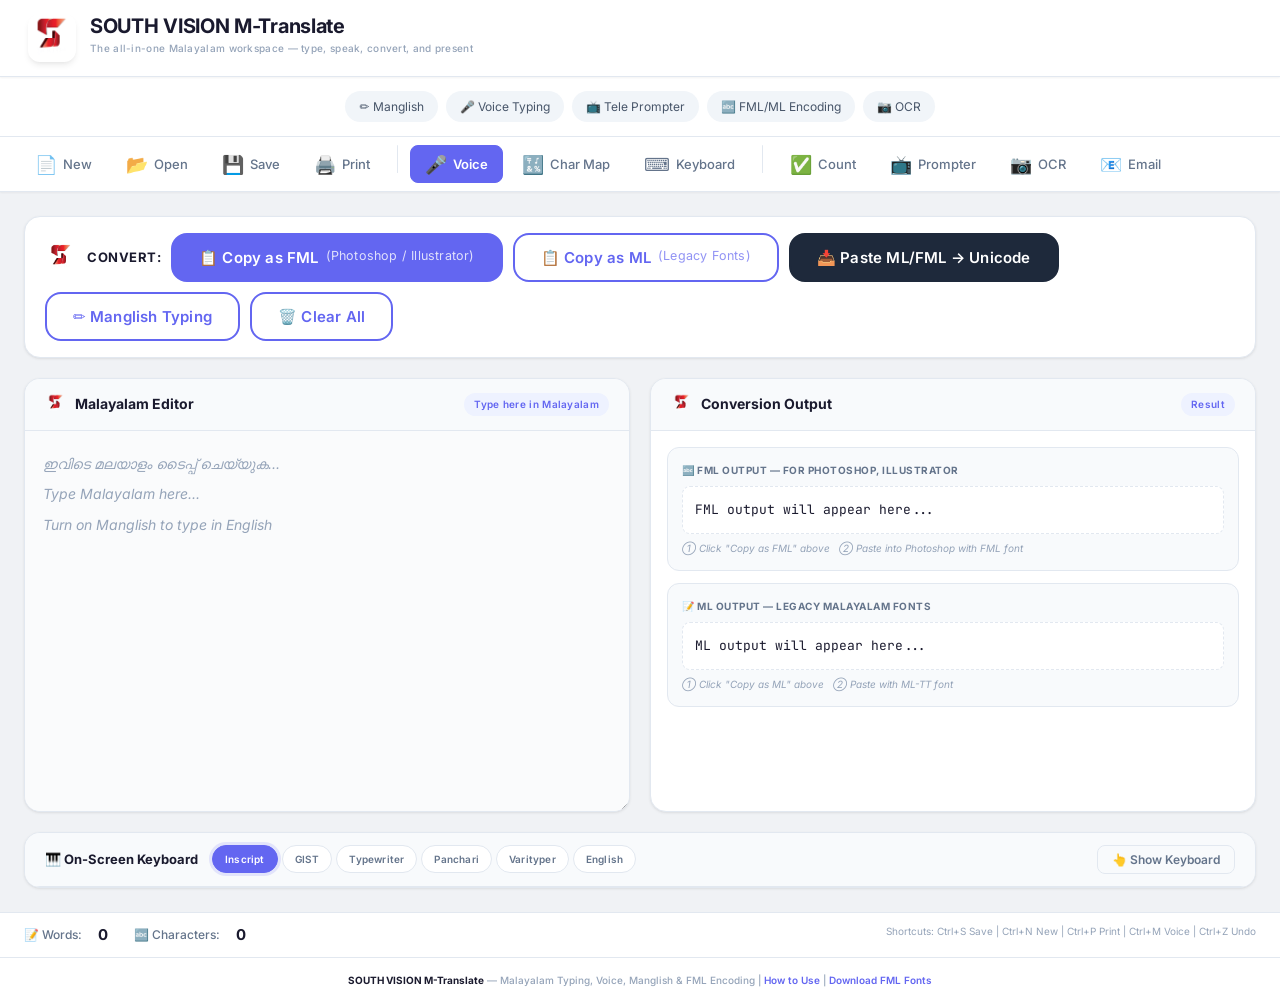
==== commit 043bdadf: "Minimal pill badges - clean and professional" ====
--- a/index.html
+++ b/index.html
@@ -26,7 +26,7 @@
         <img class="header-logo" src="img/logo.gif" alt="South Vision Logo" title="SOUTH VISION">
         <div>
             <div class="header-title">SOUTH VISION M-Translate</div>
-            <div class="header-subtitle">Malayalam Typing · Voice · Manglish · FML Encoding</div>
+            <div class="header-subtitle">The all-in-one Malayalam workspace — type, speak, convert, and present</div>
         </div>
     </div>
     <div class="header-actions">
@@ -34,27 +34,12 @@
         <span id="voice-badge" class="badge badge-voice">🎤 Recording...</span>
     </div>
 </header>
-<div style="background:#fff;border-bottom:1px solid #f1f5f9;padding:20px 24px;display:flex;gap:12px;justify-content:center;flex-wrap:wrap;">
-    <div style="display:flex;align-items:center;gap:10px;padding:10px 20px;background:#f8fafc;border-radius:10px;border:1px solid #f1f5f9;">
-        <span style="font-size:20px;">✏️</span>
-        <div><b style="font-size:13px;color:#1e293b;">Manglish Typing</b><br><span style="font-size:11px;color:#94a3b8;">English → Malayalam</span></div>
-    </div>
-    <div style="display:flex;align-items:center;gap:10px;padding:10px 20px;background:#f8fafc;border-radius:10px;border:1px solid #f1f5f9;">
-        <span style="font-size:20px;">🎤</span>
-        <div><b style="font-size:13px;color:#1e293b;">Voice Typing</b><br><span style="font-size:11px;color:#94a3b8;">Speak Malayalam</span></div>
-    </div>
-    <div style="display:flex;align-items:center;gap:10px;padding:10px 20px;background:#f8fafc;border-radius:10px;border:1px solid #f1f5f9;">
-        <span style="font-size:20px;">📺</span>
-        <div><b style="font-size:13px;color:#1e293b;">Tele Prompter</b><br><span style="font-size:11px;color:#94a3b8;">Auto-scroll text</span></div>
-    </div>
-    <div style="display:flex;align-items:center;gap:10px;padding:10px 20px;background:#f8fafc;border-radius:10px;border:1px solid #f1f5f9;">
-        <span style="font-size:20px;">🔤</span>
-        <div><b style="font-size:13px;color:#1e293b;">FML/ML Encoding</b><br><span style="font-size:11px;color:#94a3b8;">Photoshop &amp; Illustrator</span></div>
-    </div>
-    <div style="display:flex;align-items:center;gap:10px;padding:10px 20px;background:#f8fafc;border-radius:10px;border:1px solid #f1f5f9;">
-        <span style="font-size:20px;">📷</span>
-        <div><b style="font-size:13px;color:#1e293b;">OCR</b><br><span style="font-size:11px;color:#94a3b8;">Image to text</span></div>
-    </div>
+<div style="background:#fff;border-bottom:1px solid #e2e8f0;padding:14px 24px;display:flex;gap:8px;justify-content:center;flex-wrap:wrap;">
+    <span style="display:inline-flex;align-items:center;gap:6px;padding:6px 14px;background:#f1f5f9;border-radius:20px;font-size:12px;color:#475569;">✏️ Manglish</span>
+    <span style="display:inline-flex;align-items:center;gap:6px;padding:6px 14px;background:#f1f5f9;border-radius:20px;font-size:12px;color:#475569;">🎤 Voice Typing</span>
+    <span style="display:inline-flex;align-items:center;gap:6px;padding:6px 14px;background:#f1f5f9;border-radius:20px;font-size:12px;color:#475569;">📺 Tele Prompter</span>
+    <span style="display:inline-flex;align-items:center;gap:6px;padding:6px 14px;background:#f1f5f9;border-radius:20px;font-size:12px;color:#475569;">🔤 FML/ML Encoding</span>
+    <span style="display:inline-flex;align-items:center;gap:6px;padding:6px 14px;background:#f1f5f9;border-radius:20px;font-size:12px;color:#475569;">📷 OCR</span>
 </div>
 <div class="toolbar">
     <button class="toolbar-btn has-label" id="toolbar-new" title="New File"><span class="tb-icon">📄</span><span class="label-text">New</span></button>
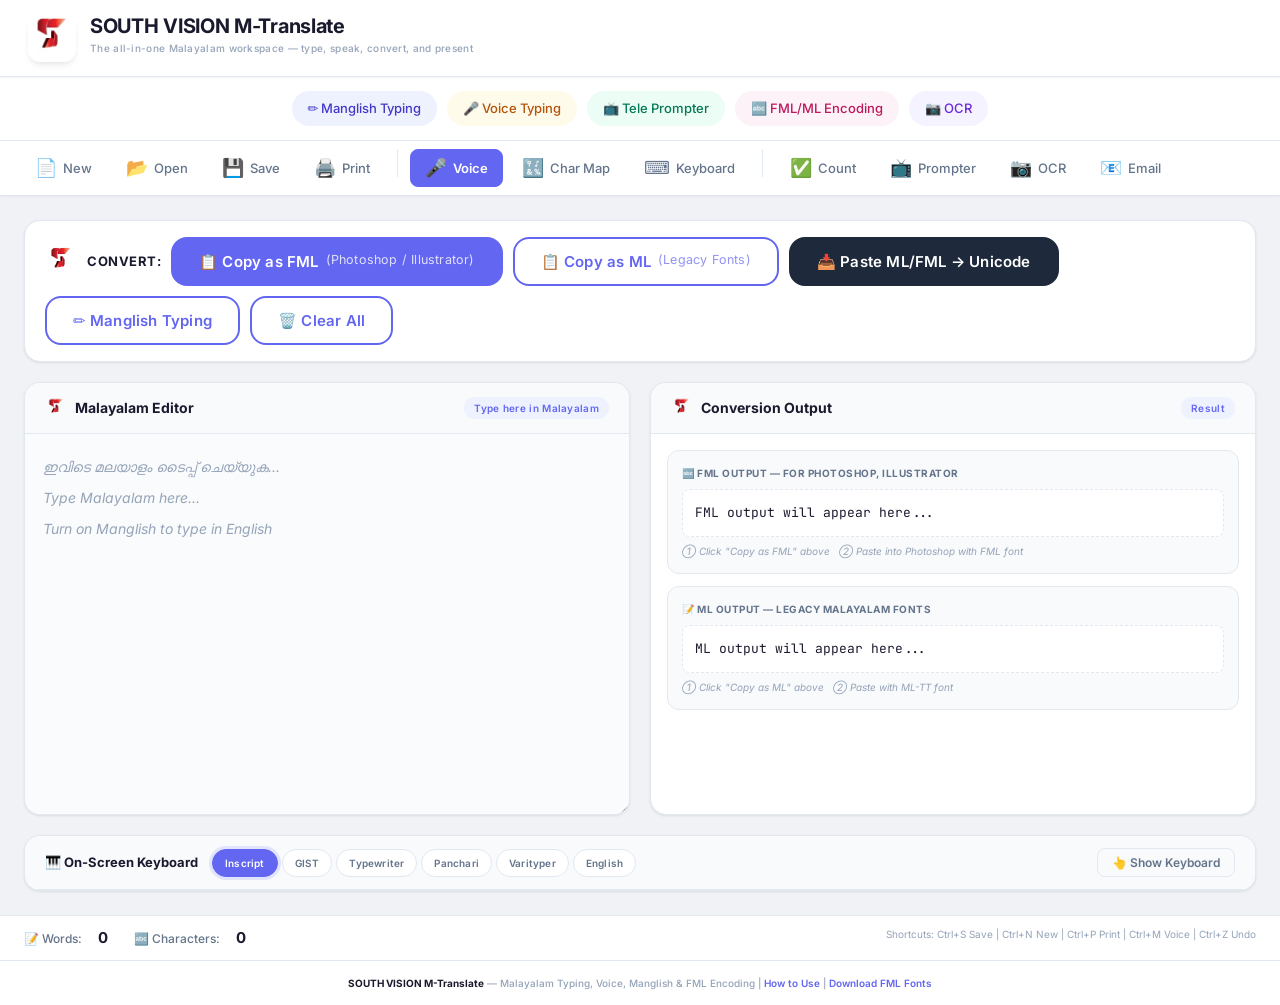
==== commit b5f5038f: "Colorful feature pills with distinct colors per feature" ====
--- a/index.html
+++ b/index.html
@@ -34,12 +34,12 @@
         <span id="voice-badge" class="badge badge-voice">🎤 Recording...</span>
     </div>
 </header>
-<div style="background:#fff;border-bottom:1px solid #e2e8f0;padding:14px 24px;display:flex;gap:8px;justify-content:center;flex-wrap:wrap;">
-    <span style="display:inline-flex;align-items:center;gap:6px;padding:6px 14px;background:#f1f5f9;border-radius:20px;font-size:12px;color:#475569;">✏️ Manglish</span>
-    <span style="display:inline-flex;align-items:center;gap:6px;padding:6px 14px;background:#f1f5f9;border-radius:20px;font-size:12px;color:#475569;">🎤 Voice Typing</span>
-    <span style="display:inline-flex;align-items:center;gap:6px;padding:6px 14px;background:#f1f5f9;border-radius:20px;font-size:12px;color:#475569;">📺 Tele Prompter</span>
-    <span style="display:inline-flex;align-items:center;gap:6px;padding:6px 14px;background:#f1f5f9;border-radius:20px;font-size:12px;color:#475569;">🔤 FML/ML Encoding</span>
-    <span style="display:inline-flex;align-items:center;gap:6px;padding:6px 14px;background:#f1f5f9;border-radius:20px;font-size:12px;color:#475569;">📷 OCR</span>
+<div style="background:#fff;border-bottom:1px solid #e2e8f0;padding:14px 24px;display:flex;gap:10px;justify-content:center;flex-wrap:wrap;">
+    <span style="display:inline-flex;align-items:center;gap:6px;padding:7px 16px;background:#eef2ff;border-radius:20px;font-size:13px;color:#4338ca;font-weight:500;">✏️ Manglish Typing</span>
+    <span style="display:inline-flex;align-items:center;gap:6px;padding:7px 16px;background:#fffbeb;border-radius:20px;font-size:13px;color:#b45309;font-weight:500;">🎤 Voice Typing</span>
+    <span style="display:inline-flex;align-items:center;gap:6px;padding:7px 16px;background:#ecfdf5;border-radius:20px;font-size:13px;color:#047857;font-weight:500;">📺 Tele Prompter</span>
+    <span style="display:inline-flex;align-items:center;gap:6px;padding:7px 16px;background:#fdf2f8;border-radius:20px;font-size:13px;color:#be185d;font-weight:500;">🔤 FML/ML Encoding</span>
+    <span style="display:inline-flex;align-items:center;gap:6px;padding:7px 16px;background:#f5f3ff;border-radius:20px;font-size:13px;color:#6d28d9;font-weight:500;">📷 OCR</span>
 </div>
 <div class="toolbar">
     <button class="toolbar-btn has-label" id="toolbar-new" title="New File"><span class="tb-icon">📄</span><span class="label-text">New</span></button>
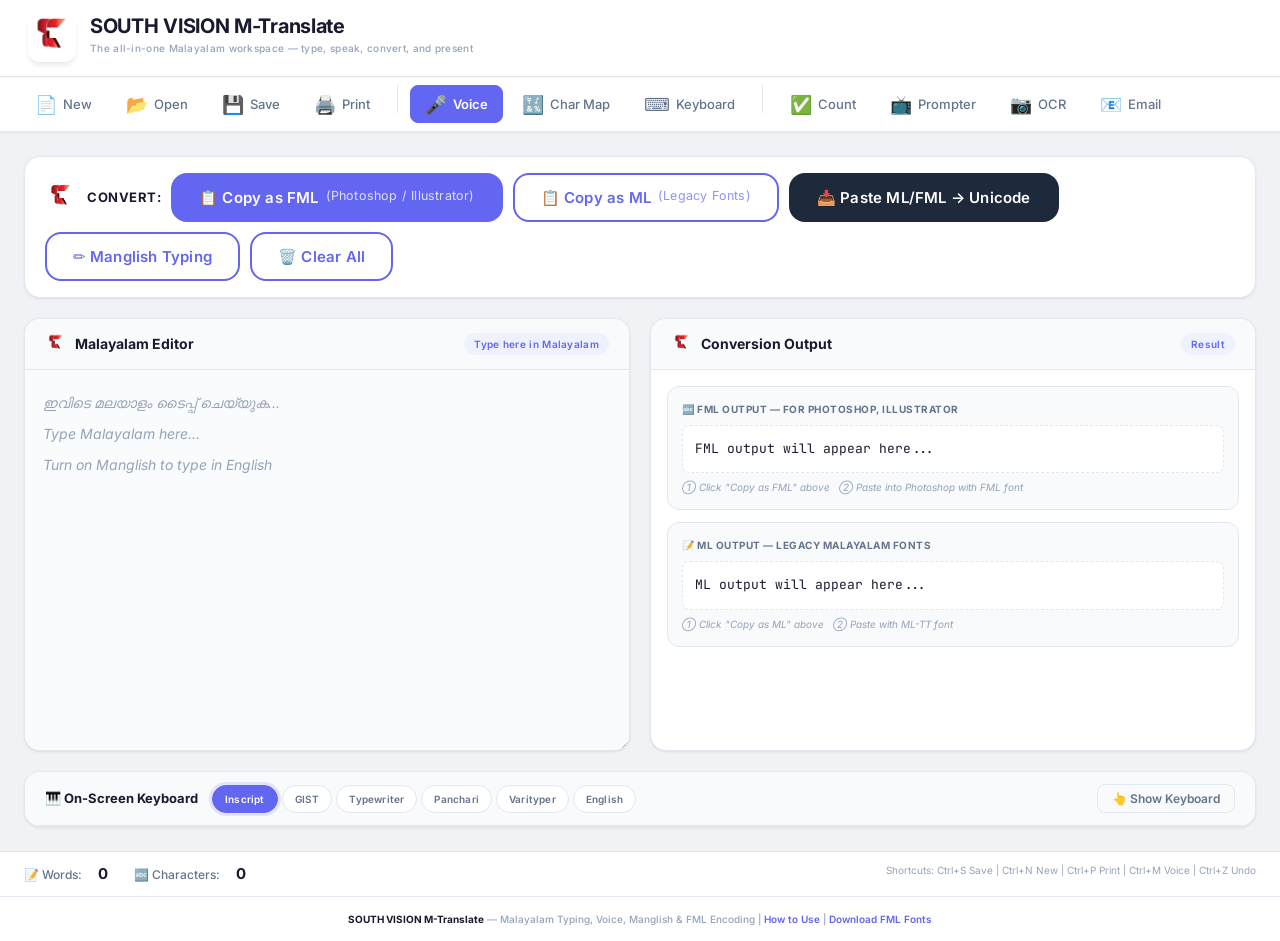
==== commit 2531a7c5: "Remove feature pills - keep it clean" ====
--- a/index.html
+++ b/index.html
@@ -34,13 +34,6 @@
         <span id="voice-badge" class="badge badge-voice">🎤 Recording...</span>
     </div>
 </header>
-<div style="background:#fff;border-bottom:1px solid #e2e8f0;padding:14px 24px;display:flex;gap:10px;justify-content:center;flex-wrap:wrap;">
-    <span style="display:inline-flex;align-items:center;gap:6px;padding:7px 16px;background:#eef2ff;border-radius:20px;font-size:13px;color:#4338ca;font-weight:500;">✏️ Manglish Typing</span>
-    <span style="display:inline-flex;align-items:center;gap:6px;padding:7px 16px;background:#fffbeb;border-radius:20px;font-size:13px;color:#b45309;font-weight:500;">🎤 Voice Typing</span>
-    <span style="display:inline-flex;align-items:center;gap:6px;padding:7px 16px;background:#ecfdf5;border-radius:20px;font-size:13px;color:#047857;font-weight:500;">📺 Tele Prompter</span>
-    <span style="display:inline-flex;align-items:center;gap:6px;padding:7px 16px;background:#fdf2f8;border-radius:20px;font-size:13px;color:#be185d;font-weight:500;">🔤 FML/ML Encoding</span>
-    <span style="display:inline-flex;align-items:center;gap:6px;padding:7px 16px;background:#f5f3ff;border-radius:20px;font-size:13px;color:#6d28d9;font-weight:500;">📷 OCR</span>
-</div>
 <div class="toolbar">
     <button class="toolbar-btn has-label" id="toolbar-new" title="New File"><span class="tb-icon">📄</span><span class="label-text">New</span></button>
     <button class="toolbar-btn has-label" id="toolbar-open" title="Open File"><span class="tb-icon">📂</span><span class="label-text">Open</span></button>
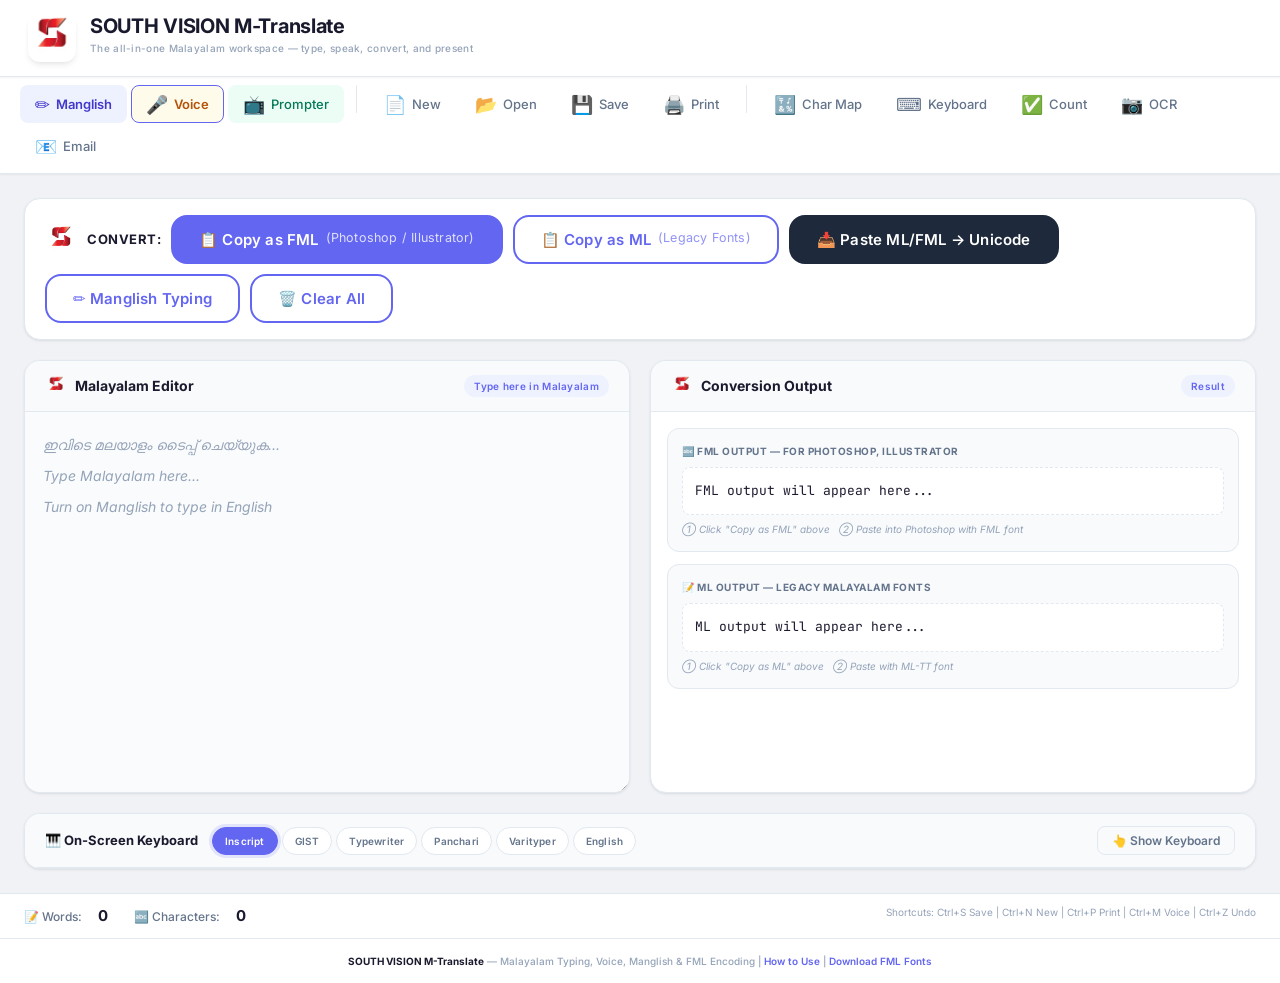
==== commit 327c7ea3: "Colorful toolbar: Manglish, Voice, Prompter with accent colors" ====
--- a/index.html
+++ b/index.html
@@ -35,17 +35,18 @@
     </div>
 </header>
 <div class="toolbar">
+    <button class="toolbar-btn has-label" id="toolbar-manglish" title="Manglish Typing" style="background:#eef2ff;color:#4338ca;font-weight:600;"><span class="tb-icon">✏️</span><span class="label-text">Manglish</span></button>
+    <button class="toolbar-btn has-label primary-btn" id="toolbar-voice" title="Voice Typing" style="background:#fffbeb;color:#b45309;"><span class="tb-icon">🎤</span><span class="label-text">Voice</span></button>
+    <button class="toolbar-btn has-label" id="toolbar-teleprompter" title="Tele Prompter" style="background:#ecfdf5;color:#047857;"><span class="tb-icon">📺</span><span class="label-text">Prompter</span></button>
+    <div class="toolbar-divider"></div>
     <button class="toolbar-btn has-label" id="toolbar-new" title="New File"><span class="tb-icon">📄</span><span class="label-text">New</span></button>
     <button class="toolbar-btn has-label" id="toolbar-open" title="Open File"><span class="tb-icon">📂</span><span class="label-text">Open</span></button>
     <button class="toolbar-btn has-label" id="toolbar-download" title="Download Text"><span class="tb-icon">💾</span><span class="label-text">Save</span></button>
     <button class="toolbar-btn has-label" id="toolbar-print" title="Print"><span class="tb-icon">🖨️</span><span class="label-text">Print</span></button>
     <div class="toolbar-divider"></div>
-    <button class="toolbar-btn has-label primary-btn" id="toolbar-voice" title="Voice Typing — Speak Malayalam"><span class="tb-icon">🎤</span><span class="label-text">Voice</span></button>
     <button class="toolbar-btn has-label" id="btn-charmap" title="Character Map"><span class="tb-icon">🔣</span><span class="label-text">Char Map</span></button>
     <button class="toolbar-btn has-label" id="toolbar-google-keyboard" title="Google Malayalam Keyboard"><span class="tb-icon">⌨️</span><span class="label-text">Keyboard</span></button>
-    <div class="toolbar-divider"></div>
     <button class="toolbar-btn has-label" id="toolbar-wordcheck" title="Word Count"><span class="tb-icon">✅</span><span class="label-text">Count</span></button>
-    <button class="toolbar-btn has-label" id="toolbar-teleprompter" title="Tele Prompter"><span class="tb-icon">📺</span><span class="label-text">Prompter</span></button>
     <button class="toolbar-btn has-label" id="toolbar-ocr" title="Extract Text from Image"><span class="tb-icon">📷</span><span class="label-text">OCR</span></button>
     <button class="toolbar-btn has-label" id="toolbar-mail" title="Email Text"><span class="tb-icon">📧</span><span class="label-text">Email</span></button>
 </div>
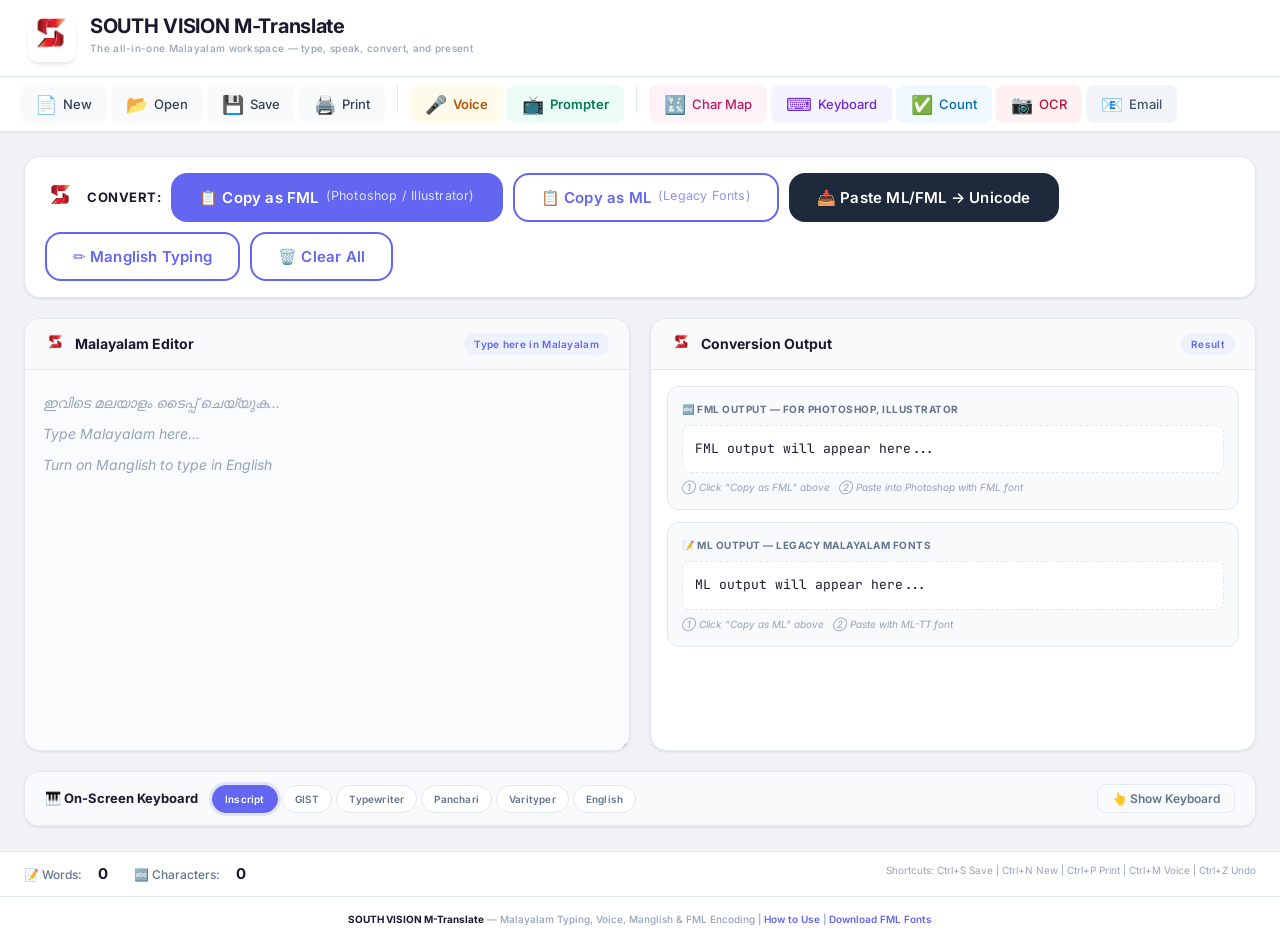
==== commit 4887e967: "Reorder toolbar, all buttons with distinct accent colors, Manglish only in conversion bar" ====
--- a/index.html
+++ b/index.html
@@ -35,20 +35,19 @@
     </div>
 </header>
 <div class="toolbar">
-    <button class="toolbar-btn has-label" id="toolbar-manglish" title="Manglish Typing" style="background:#eef2ff;color:#4338ca;font-weight:600;"><span class="tb-icon">✏️</span><span class="label-text">Manglish</span></button>
-    <button class="toolbar-btn has-label primary-btn" id="toolbar-voice" title="Voice Typing" style="background:#fffbeb;color:#b45309;"><span class="tb-icon">🎤</span><span class="label-text">Voice</span></button>
-    <button class="toolbar-btn has-label" id="toolbar-teleprompter" title="Tele Prompter" style="background:#ecfdf5;color:#047857;"><span class="tb-icon">📺</span><span class="label-text">Prompter</span></button>
+    <button class="toolbar-btn has-label" id="toolbar-new" title="New File" style="background:#f8fafc;color:#334155;"><span class="tb-icon">📄</span><span class="label-text">New</span></button>
+    <button class="toolbar-btn has-label" id="toolbar-open" title="Open File" style="background:#f8fafc;color:#334155;"><span class="tb-icon">📂</span><span class="label-text">Open</span></button>
+    <button class="toolbar-btn has-label" id="toolbar-download" title="Download Text" style="background:#f8fafc;color:#334155;"><span class="tb-icon">💾</span><span class="label-text">Save</span></button>
+    <button class="toolbar-btn has-label" id="toolbar-print" title="Print" style="background:#f8fafc;color:#334155;"><span class="tb-icon">🖨️</span><span class="label-text">Print</span></button>
     <div class="toolbar-divider"></div>
-    <button class="toolbar-btn has-label" id="toolbar-new" title="New File"><span class="tb-icon">📄</span><span class="label-text">New</span></button>
-    <button class="toolbar-btn has-label" id="toolbar-open" title="Open File"><span class="tb-icon">📂</span><span class="label-text">Open</span></button>
-    <button class="toolbar-btn has-label" id="toolbar-download" title="Download Text"><span class="tb-icon">💾</span><span class="label-text">Save</span></button>
-    <button class="toolbar-btn has-label" id="toolbar-print" title="Print"><span class="tb-icon">🖨️</span><span class="label-text">Print</span></button>
+    <button class="toolbar-btn has-label" id="toolbar-voice" title="Voice Typing" style="background:#fffbeb;color:#b45309;font-weight:600;"><span class="tb-icon">🎤</span><span class="label-text">Voice</span></button>
+    <button class="toolbar-btn has-label" id="toolbar-teleprompter" title="Tele Prompter" style="background:#ecfdf5;color:#047857;font-weight:600;"><span class="tb-icon">📺</span><span class="label-text">Prompter</span></button>
     <div class="toolbar-divider"></div>
-    <button class="toolbar-btn has-label" id="btn-charmap" title="Character Map"><span class="tb-icon">🔣</span><span class="label-text">Char Map</span></button>
-    <button class="toolbar-btn has-label" id="toolbar-google-keyboard" title="Google Malayalam Keyboard"><span class="tb-icon">⌨️</span><span class="label-text">Keyboard</span></button>
-    <button class="toolbar-btn has-label" id="toolbar-wordcheck" title="Word Count"><span class="tb-icon">✅</span><span class="label-text">Count</span></button>
-    <button class="toolbar-btn has-label" id="toolbar-ocr" title="Extract Text from Image"><span class="tb-icon">📷</span><span class="label-text">OCR</span></button>
-    <button class="toolbar-btn has-label" id="toolbar-mail" title="Email Text"><span class="tb-icon">📧</span><span class="label-text">Email</span></button>
+    <button class="toolbar-btn has-label" id="btn-charmap" title="Character Map" style="background:#fdf2f8;color:#be185d;"><span class="tb-icon">🔣</span><span class="label-text">Char Map</span></button>
+    <button class="toolbar-btn has-label" id="toolbar-google-keyboard" title="Keyboard" style="background:#f5f3ff;color:#6d28d9;"><span class="tb-icon">⌨️</span><span class="label-text">Keyboard</span></button>
+    <button class="toolbar-btn has-label" id="toolbar-wordcheck" title="Word Count" style="background:#f0f9ff;color:#0369a1;"><span class="tb-icon">✅</span><span class="label-text">Count</span></button>
+    <button class="toolbar-btn has-label" id="toolbar-ocr" title="OCR" style="background:#fff1f2;color:#be123c;"><span class="tb-icon">📷</span><span class="label-text">OCR</span></button>
+    <button class="toolbar-btn has-label" id="toolbar-mail" title="Email" style="background:#f1f5f9;color:#475569;"><span class="tb-icon">📧</span><span class="label-text">Email</span></button>
 </div>
 <div id="voice-indicator" class="voice-indicator"><span class="voice-dot"></span><span id="voice-text" class="voice-text">Listening... Speak in Malayalam</span></div>
 <div class="main-content">
